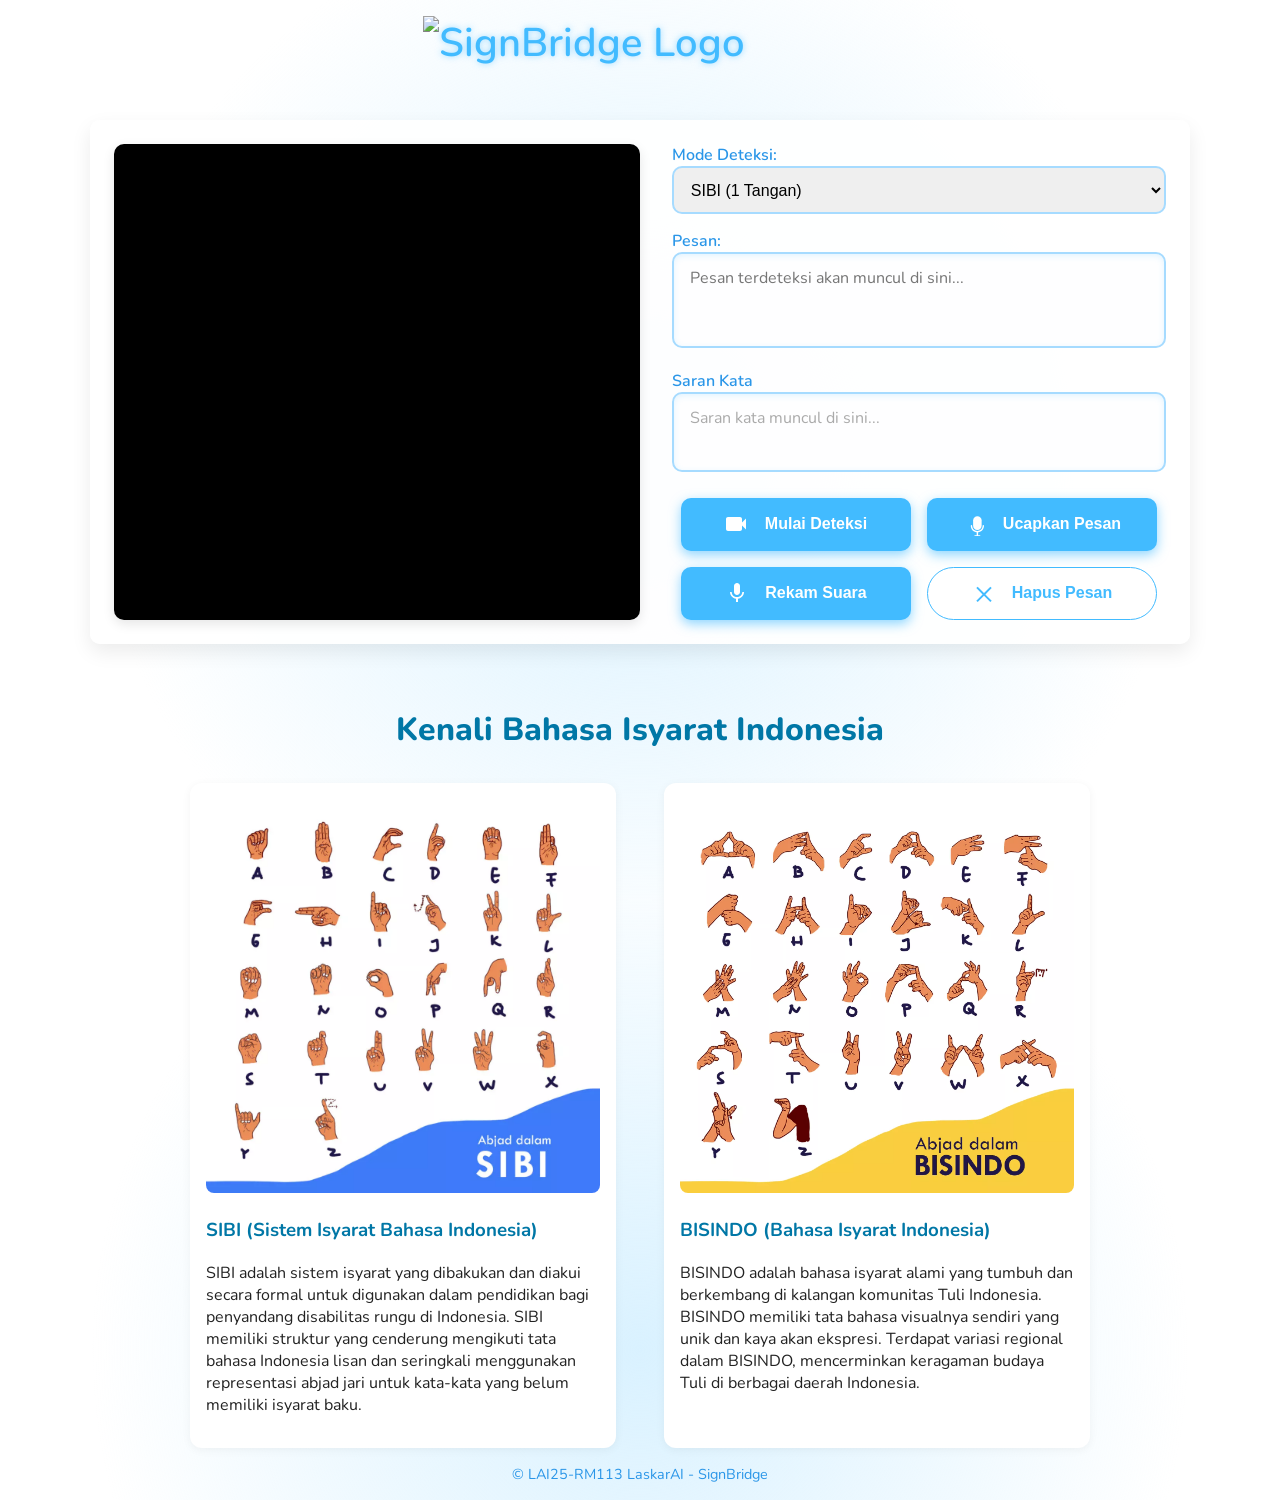
==== frontend/index.html @ ca5176fd "Update frontend to connect to Ngrok backend" ====
<!DOCTYPE html>
<html lang="en">
<head>
    <meta charset="UTF-8" />
    <meta name="viewport" content="width=device-width, initial-scale=1" />
    <title>SignBridge - SIBI & BISINDO Detection to Text</title>
    <link rel="stylesheet" href="styles.css" />
</head>
<body>
    <header>
        <img src="signbridge.png" alt="SignBridge Logo" class="logo-image" />
    </header>
    <main>
        <div class="video-form-container">
            <div id="video-container" style="position: relative;">
                <video id="webcam" autoplay muted playsinline></video>
                <div id="detected-word-display" style="position: absolute; bottom: 20px; width: 100%; text-align: center; color: white; font-size: 2.5rem; font-weight: bold; text-shadow: 2px 2px 8px rgba(0,0,0,0.8);"></div>
            </div>
            <div id="field-container">
                <div>
                    <label for="model-select">Mode Deteksi:</label>
                    <select id="model-select" style="width: 100%; padding: 0.8rem; border-radius: var(--border-radius); border: 2px solid var(--primary-color-light); font-size: 1rem;">
                        <option value="sibi">SIBI (1 Tangan)</option>
                        <option value="bisindo">BISINDO (1 Tangan)</option>
                    </select>
                </div>
                <div>
                    <label for="message-box">Pesan:</label>
                    <textarea id="message-box" rows="3" placeholder="Pesan terdeteksi akan muncul di sini..."></textarea>
                </div>
                <div>
                    <label for="suggested-area">Saran Kata</label>
                    <div id="suggested-area" class="suggested-area" aria-label="Saran kata muncul di sini..."></div>
                </div>        
                <div class="button-group">
                    <button id="detect-btn" title="Mulai mendeteksi">
                        <svg class="icon" xmlns="http://www.w3.org/2000/svg" viewBox="0 0 24 24"><path fill="white" d="M17 10.5V7c0-1.1-.9-2-2-2H3C1.9 5 1 5.9 1 7v10c0 1.1.9 2 2 2h12c1.1 0 2-.9 2-2v-3.5l4 4v-11l-4 4z"/></svg>
                        Mulai Deteksi
                    </button>
                    <button id="speak-btn" title="Ucapkan pesan">
                        <svg class="icon" xmlns="http://www.w3.org/2000/svg" viewBox="0 0 256 256"><g transform="scale(2.43 2.43) translate(18.13 18.13)"><path d="M45 70.968c-16.013 0-29.042-13.028-29.042-29.042 0-1.712 1.388-3.1 3.1-3.1 1.712 0 3.1 1.388 3.1 3.1C22.157 54.522 32.404 64.77 45 64.77c12.595 0 22.843-10.248 22.843-22.843 0-1.712 1.387-3.1 3.1-3.1s3.1 1.388 3.1 3.1C74.042 57.94 61.013 70.968 45 70.968z" fill-rule="nonzero" style="fill:#fff;stroke:none;stroke-width:1;stroke-linecap:butt;stroke-linejoin:miter;stroke-miterlimit:10;stroke-dasharray:none;stroke-opacity:1" transform="matrix(1 0 0 1 0 0)"/><path d="M45 60.738h0c-10.285 0-18.7-8.415-18.7-18.7V18.7C26.3 8.415 34.715 0 45 0h0c10.285 0 18.7 8.415 18.7 18.7v23.337C63.7 52.322 55.285 60.738 45 60.738z" fill-rule="nonzero" style="fill:#fff;stroke:none;stroke-width:1;stroke-linecap:butt;stroke-linejoin:miter;stroke-miterlimit:10;stroke-dasharray:none;stroke-opacity:1" transform="matrix(1 0 0 1 0 0)"/><path d="M45 89.213c-1.712 0-3.1-1.387-3.1-3.1V68.655c0-1.712 1.388-3.1 3.1-3.1 1.712 0 3.1 1.387 3.1 3.1v17.459c0 1.712-1.387 3.099-3.1 3.099z" fill-rule="nonzero" style="fill:#fff;stroke:none;stroke-width:1;stroke-linecap:butt;stroke-linejoin:miter;stroke-miterlimit:10;stroke-dasharray:none;stroke-opacity:1" transform="matrix(1 0 0 1 0 0)"/><path d="M55.45 90H34.55c-1.712 0-3.1-1.387-3.1-3.1s1.388-3.1 3.1-3.1h20.9c1.712 0 3.1 1.387 3.1 3.1s-1.387 3.1-3.1 3.1z" fill-rule="nonzero" style="fill:#fff;stroke:none;stroke-width:1;stroke-linecap:butt;stroke-linejoin:miter;stroke-miterlimit:10;stroke-dasharray:none;stroke-opacity:1" transform="matrix(1 0 0 1 0 0)"/></g></svg>
                        Ucapkan Pesan
                    </button>
                    <button id="record-btn" title="Rekam suara untuk diubah jadi teks">
                        <svg class="icon" xmlns="http://www.w3.org/2000/svg" viewBox="0 0 24 24" fill="white"><path d="M12 14c1.66 0 3-1.34 3-3V5c0-1.66-1.34-3-3-3S9 3.34 9 5v6c0 1.66 1.34 3 3 3zm5.3-3c0 3-2.54 5.1-5.3 5.1S6.7 14 6.7 11H5c0 3.41 2.72 6.23 6 6.72V21h2v-3.28c3.28-.49 6-3.31 6-6.72h-1.7z"/></svg>
                        Rekam Suara
                    </button>
                    <button class="button-outline" id="clear-btn" title="Menghapus Pesan">
                        <svg class="icon" xmlns="http://www.w3.org/2000/svg" viewBox="0 0 24 24" fill="currentColor"><path d="M18.3 5.71L12 12.01 5.7 5.71 4.29 7.12 10.59 13.41 4.29 19.71 5.7 21.12 12 14.83 18.3 21.12 19.71 19.71 13.41 13.41 19.71 7.12z"/></svg>
                        Hapus Pesan
                    </button>
                </div>
            </div>
        </div>
    </main>

    <div class="section-title">Kenali Bahasa Isyarat Indonesia</div>
    <div class="info-section">
      <div class="info-card">
        <img src="SIBI.webp" alt="Ilustrasi SIBI" style="width:100%; border-radius:8px;" />
        <h3>SIBI (Sistem Isyarat Bahasa Indonesia)</h3>
        <p>SIBI adalah sistem isyarat yang dibakukan dan diakui secara formal untuk digunakan dalam pendidikan bagi penyandang disabilitas rungu di Indonesia. SIBI memiliki struktur yang cenderung mengikuti tata bahasa Indonesia lisan dan seringkali menggunakan representasi abjad jari untuk kata-kata yang belum memiliki isyarat baku.</p>
      </div>
      <div class="info-card">
        <img src="BISINDO.webp" alt="Ilustrasi BISINDO" style="width:100%; border-radius:8px;" />
        <h3>BISINDO (Bahasa Isyarat Indonesia)</h3>
        <p>BISINDO adalah bahasa isyarat alami yang tumbuh dan berkembang di kalangan komunitas Tuli Indonesia. BISINDO memiliki tata bahasa visualnya sendiri yang unik dan kaya akan ekspresi. Terdapat variasi regional dalam BISINDO, mencerminkan keragaman budaya Tuli di berbagai daerah Indonesia.</p>
      </div>
    </div>
  
    <footer>© LAI25-RM113 LaskarAI - SignBridge</footer>
    <script src="script.js"></script>
</body>
</html>
---- frontend/styles.css ----
@import url('https://fonts.googleapis.com/css2?family=Nunito:wght@400;600;800&display=swap');

:root {
    --primary-color: #42bbff;
    --primary-color-dark: #2a96e8;
    --primary-color-light: #a6dbff;
    --text-color: #222;
    --border-radius: 10px;
}

* {
    box-sizing: border-box;
}

body {
    margin: 0;
    font-family: 'Nunito', sans-serif;
    background: radial-gradient(circle, rgba(66,187,255,0.2) 0%, rgba(255,255,255,1) 70%);
    height: 100vh;
    display: flex;
    flex-direction: column;
    align-items: center;
    justify-content: flex-start;
    color: var(--text-color);
    padding: 1rem;
}

header {
    margin: 0rem 0 1rem;
    font-weight: 600;
    font-size: 2.5rem;
    color: var(--primary-color);
    user-select: none;
    text-shadow: 0 0 6px rgba(66,187,255,0.5);
    display: flex;
    align-items: center;
    gap: 0.75rem;
}

.logo-image {
    width: 434.25px;
    height: 87.75px;
}

main {
    background: rgba(255 255 255 / 0.95);
    border-radius: var(--border-radius);
    padding: 1.5rem;
    max-width: 1100px;
    width: 100%;
    box-shadow: 0 8px 20px rgba(0,0,0,0.08);
    display: flex;
    flex-direction: column;
    gap: 1.5rem;
}

.video-form-container {
    display: flex;
    gap: 2rem;
    width: 100%;
}

#video-container {
    border-radius: var(--border-radius);
    overflow: hidden;
    box-shadow: 0 4px 12px rgba(0,0,0,0.1);
    background: black;
    max-width: 50%;
    aspect-ratio: 3/2.5;
}

video {
    width: 100%;
    height: 100%;
    object-fit: cover;
    display: block;
}

#field-container {
    flex: 1;
    display: flex;
    flex-direction: column;
    gap: 1rem;
    justify-content: flex-start;
    max-width: 50%;
}

@media (max-width: 768px) {
    .video-form-container {
        flex-direction: column;
        height: auto;
    }

    #video-container {
        max-width: 100%;
        height: 50vh;
    }

    #field-container {
        max-width: 100%;
    }
}

label {
    font-weight: 600;
    margin-bottom: 0.3rem;
    color: var(--primary-color-dark);
}

textarea, input[type="text"] {
    width: 100%;
    border: 2px solid var(--primary-color-light);
    border-radius: var(--border-radius);
    padding: 0.8rem 1rem;
    font-size: 1rem;
    resize: none;
    font-family: inherit;
    background: #fefeff;
    box-shadow: inset 0 2px 6px rgba(66,187,255,0.15);
    transition: border-color 0.3s ease;
}

textarea:focus, input[type="text"]:focus {
    border-color: var(--primary-color);
    outline: none;
    box-shadow: 0 0 8px var(--primary-color-light);
    background: #fff;
}

#message-box {
    min-height: 80px;
}

.suggested-area {
  border: 2px solid var(--primary-color-light);
  border-radius: var(--border-radius);
  padding: 0.8rem 1rem;
  min-height: 80px;
  background: #fefeff;
  font-size: 1rem;
  font-family: inherit;
  box-shadow: inset 0 2px 6px rgba(66,187,255,0.15);
  overflow-y: auto;
  white-space: normal;
  margin-bottom: 10px;
}

.suggested-area:empty::before {
  content: attr(aria-label);
  color: #aaa;
}

.suggested-word {
  cursor: pointer;
  margin-right: 8px;
  margin-bottom: 6px;
  padding: 5px 10px;
  background-color: #42bbff;
  color: white;
  border-radius: 12px;
  user-select: none;
  display: inline-block;
}

.suggested-word:hover {
  background-color: #369eea;
}

.button-group {
    display: flex;
    justify-content: center;
    gap: 1rem;
    flex-wrap: wrap;
}

button {
    background: var(--primary-color);
    border: none;
    color: white;
    padding: 0.9rem 1.5rem;
    font-size: 1rem;
    font-weight: 600;
    border-radius: var(--border-radius);
    cursor: pointer;
    box-shadow: 0 4px 12px rgba(66,187,255,0.6);
    transition: background-color 0.3s ease;
    width: 230px;
    display: flex;
    align-items: center;
    justify-content: center;
    gap: 1rem;
}

button:hover {
    background: var(--primary-color-dark);
}

.button-outline {
  background: white;
  border: 1px solid var(--primary-color);
  color: var(--primary-color);
  font-weight: 600;
  padding: 0.5rem 1.5rem;
  font-size: 1rem;
  border-radius: 999px;
  cursor: pointer;
  display: flex;
  align-items: center;
  justify-content: center;
  gap: 1rem;
  transition: background-color 0.3s ease, color 0.3s ease;
  white-space: nowrap;
  box-shadow: none;
}

.button-outline .icon {
  fill: currentColor;
}

.button-outline:hover {
  background: var(--primary-color-light);
  color: white;
}

.button-outline:hover .icon {
  fill: white;
}

.icon {
  width: 24px;
  height: 24px;
  fill: white;
}

.section-title {
    font-size: 2rem;
    margin: 4rem 0 2rem;
    font-weight: 800;
    color: #0077a6;
}

.info-section {
    display: flex;
    flex-wrap: wrap;
    justify-content: center;
    gap: 3rem;
    max-width: 900px;
}

.info-card {
    flex: 1;
    min-width: 280px;
    background: white;
    padding: 1rem;
    border-radius: 12px;
    box-shadow: 0 2px 10px rgba(0,0,0,0.05);
}

.info-card h3 {
    color: #0077a6;
}

footer {
    margin-top: auto;
    padding: 1rem;
    font-size: 0.9rem;
    color: var(--primary-color-dark);
    user-select: none;
}
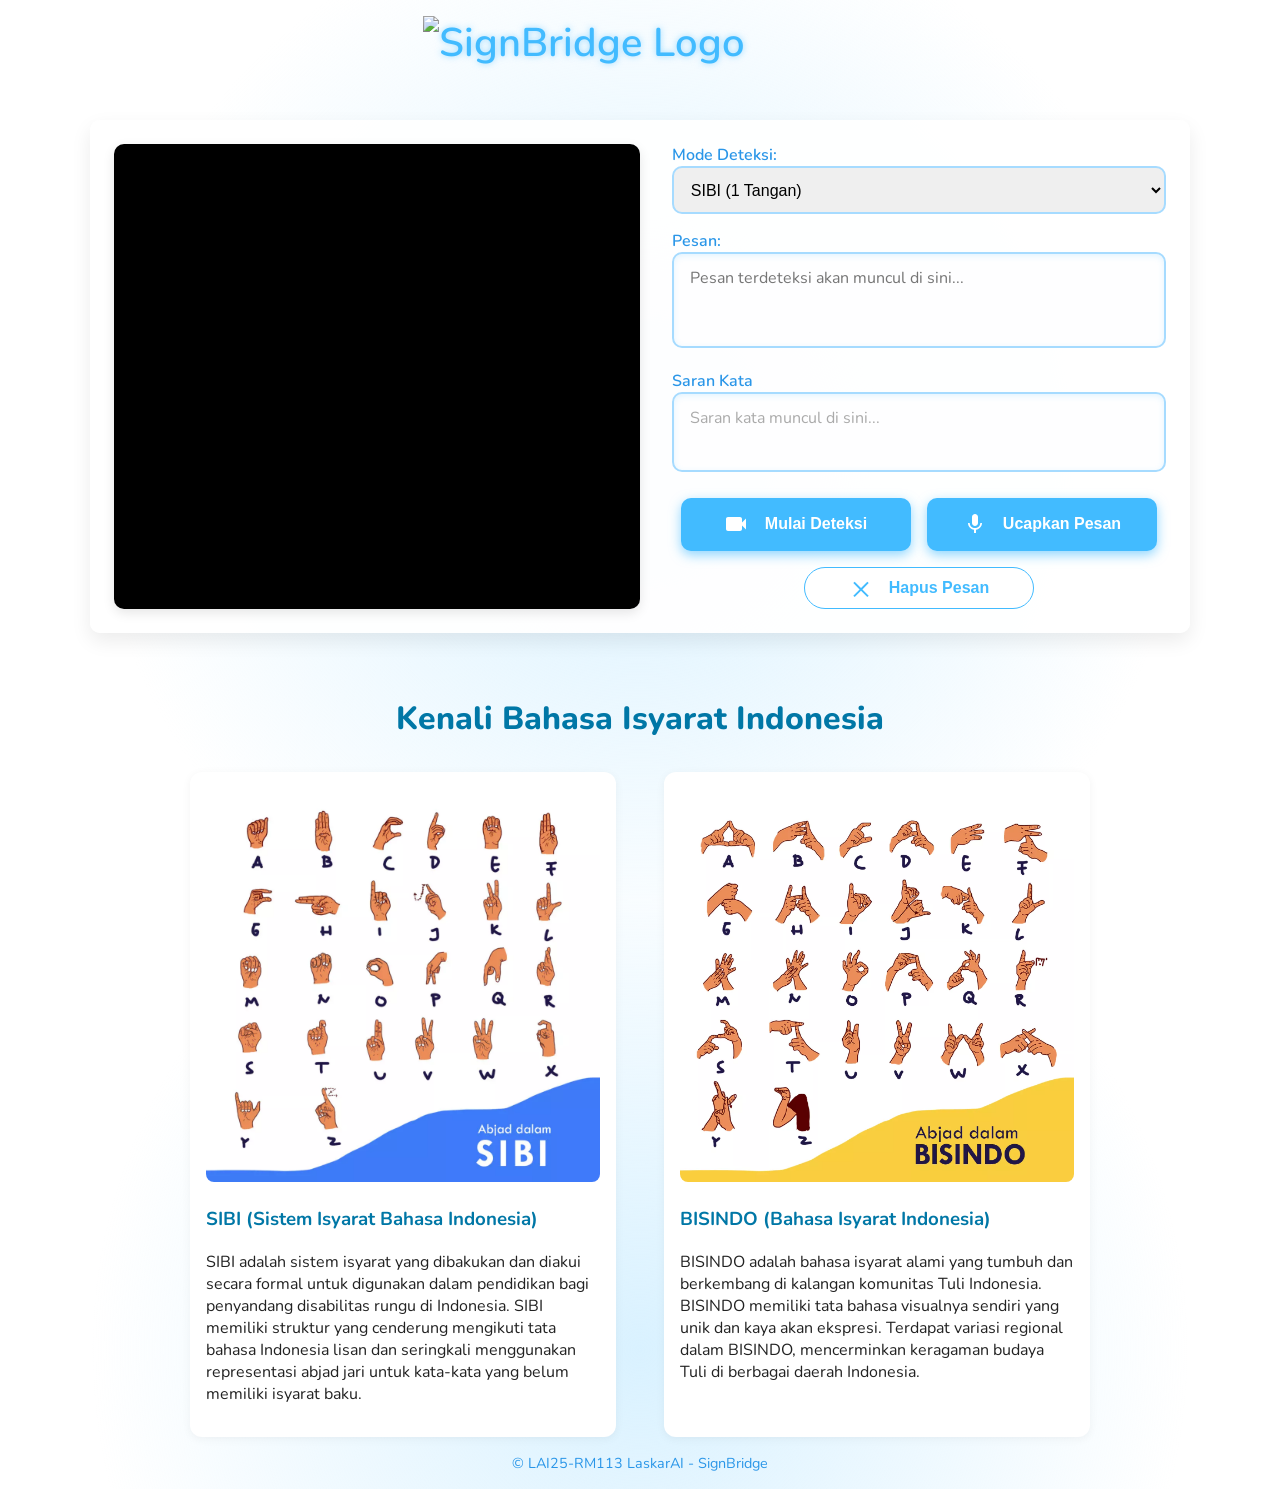
==== commit 8609bd7f: "Update frontend to connect to Ngrok backend" ====
--- a/frontend/index.html
+++ b/frontend/index.html
@@ -37,13 +37,9 @@
                         <svg class="icon" xmlns="http://www.w3.org/2000/svg" viewBox="0 0 24 24"><path fill="white" d="M17 10.5V7c0-1.1-.9-2-2-2H3C1.9 5 1 5.9 1 7v10c0 1.1.9 2 2 2h12c1.1 0 2-.9 2-2v-3.5l4 4v-11l-4 4z"/></svg>
                         Mulai Deteksi
                     </button>
-                    <button id="speak-btn" title="Ucapkan pesan">
-                        <svg class="icon" xmlns="http://www.w3.org/2000/svg" viewBox="0 0 256 256"><g transform="scale(2.43 2.43) translate(18.13 18.13)"><path d="M45 70.968c-16.013 0-29.042-13.028-29.042-29.042 0-1.712 1.388-3.1 3.1-3.1 1.712 0 3.1 1.388 3.1 3.1C22.157 54.522 32.404 64.77 45 64.77c12.595 0 22.843-10.248 22.843-22.843 0-1.712 1.387-3.1 3.1-3.1s3.1 1.388 3.1 3.1C74.042 57.94 61.013 70.968 45 70.968z" fill-rule="nonzero" style="fill:#fff;stroke:none;stroke-width:1;stroke-linecap:butt;stroke-linejoin:miter;stroke-miterlimit:10;stroke-dasharray:none;stroke-opacity:1" transform="matrix(1 0 0 1 0 0)"/><path d="M45 60.738h0c-10.285 0-18.7-8.415-18.7-18.7V18.7C26.3 8.415 34.715 0 45 0h0c10.285 0 18.7 8.415 18.7 18.7v23.337C63.7 52.322 55.285 60.738 45 60.738z" fill-rule="nonzero" style="fill:#fff;stroke:none;stroke-width:1;stroke-linecap:butt;stroke-linejoin:miter;stroke-miterlimit:10;stroke-dasharray:none;stroke-opacity:1" transform="matrix(1 0 0 1 0 0)"/><path d="M45 89.213c-1.712 0-3.1-1.387-3.1-3.1V68.655c0-1.712 1.388-3.1 3.1-3.1 1.712 0 3.1 1.387 3.1 3.1v17.459c0 1.712-1.387 3.099-3.1 3.099z" fill-rule="nonzero" style="fill:#fff;stroke:none;stroke-width:1;stroke-linecap:butt;stroke-linejoin:miter;stroke-miterlimit:10;stroke-dasharray:none;stroke-opacity:1" transform="matrix(1 0 0 1 0 0)"/><path d="M55.45 90H34.55c-1.712 0-3.1-1.387-3.1-3.1s1.388-3.1 3.1-3.1h20.9c1.712 0 3.1 1.387 3.1 3.1s-1.387 3.1-3.1 3.1z" fill-rule="nonzero" style="fill:#fff;stroke:none;stroke-width:1;stroke-linecap:butt;stroke-linejoin:miter;stroke-miterlimit:10;stroke-dasharray:none;stroke-opacity:1" transform="matrix(1 0 0 1 0 0)"/></g></svg>
-                        Ucapkan Pesan
-                    </button>
                     <button id="record-btn" title="Rekam suara untuk diubah jadi teks">
                         <svg class="icon" xmlns="http://www.w3.org/2000/svg" viewBox="0 0 24 24" fill="white"><path d="M12 14c1.66 0 3-1.34 3-3V5c0-1.66-1.34-3-3-3S9 3.34 9 5v6c0 1.66 1.34 3 3 3zm5.3-3c0 3-2.54 5.1-5.3 5.1S6.7 14 6.7 11H5c0 3.41 2.72 6.23 6 6.72V21h2v-3.28c3.28-.49 6-3.31 6-6.72h-1.7z"/></svg>
-                        Rekam Suara
+                        Ucapkan Pesan
                     </button>
                     <button class="button-outline" id="clear-btn" title="Menghapus Pesan">
                         <svg class="icon" xmlns="http://www.w3.org/2000/svg" viewBox="0 0 24 24" fill="currentColor"><path d="M18.3 5.71L12 12.01 5.7 5.71 4.29 7.12 10.59 13.41 4.29 19.71 5.7 21.12 12 14.83 18.3 21.12 19.71 19.71 13.41 13.41 19.71 7.12z"/></svg>
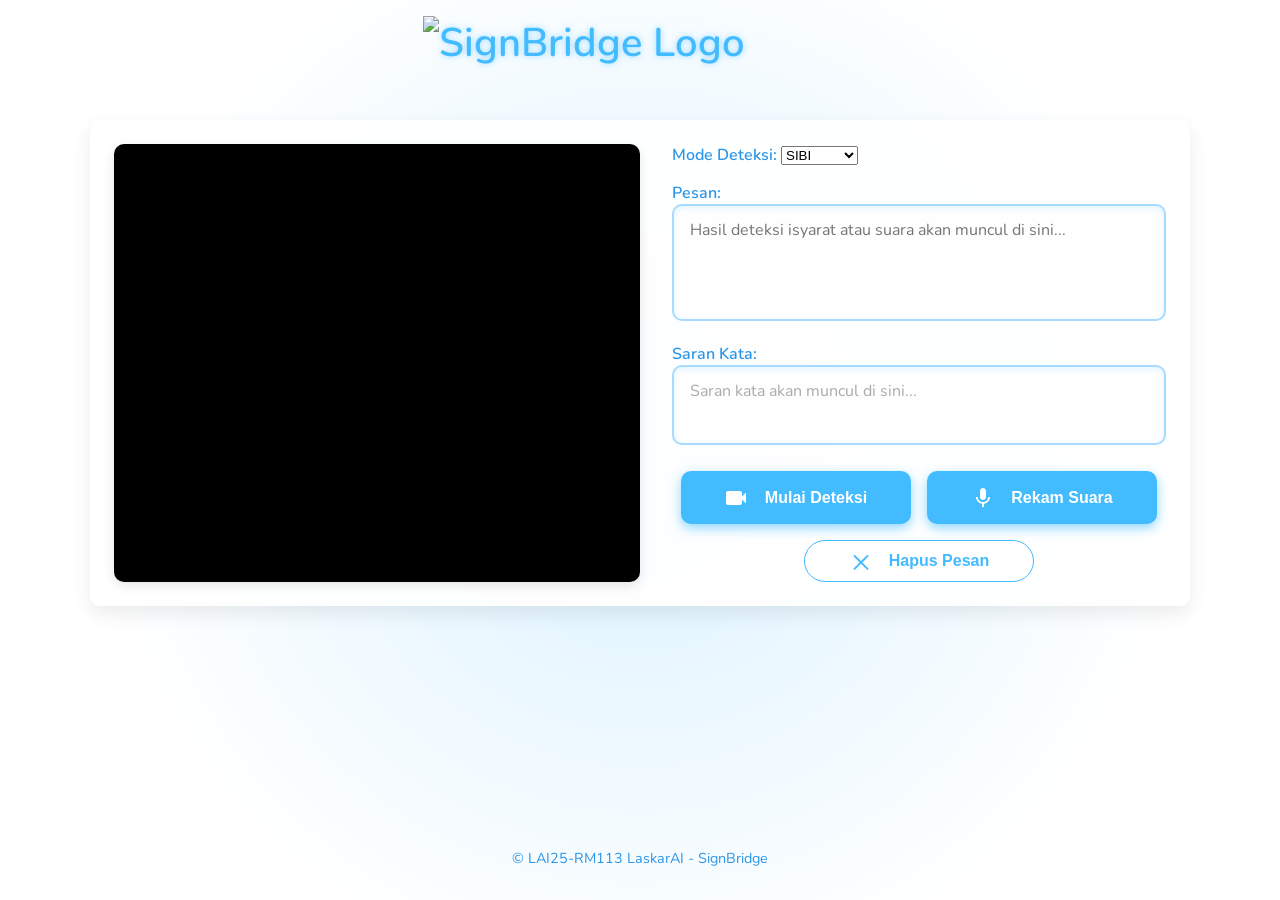
==== commit 08a3052e: "Update frontend to connect to Ngrok backend" ====
--- a/frontend/index.html
+++ b/frontend/index.html
@@ -1,9 +1,9 @@
 <!DOCTYPE html>
-<html lang="en">
+<html lang="id">
 <head>
     <meta charset="UTF-8" />
     <meta name="viewport" content="width=device-width, initial-scale=1" />
-    <title>SignBridge - SIBI & BISINDO Detection to Text</title>
+    <title>SignBridge - Deteksi Bahasa Isyarat & STT</title>
     <link rel="stylesheet" href="styles.css" />
 </head>
 <body>
@@ -12,36 +12,36 @@
     </header>
     <main>
         <div class="video-form-container">
-            <div id="video-container" style="position: relative;">
+            <div id="video-container">
                 <video id="webcam" autoplay muted playsinline></video>
-                <div id="detected-word-display" style="position: absolute; bottom: 20px; width: 100%; text-align: center; color: white; font-size: 2.5rem; font-weight: bold; text-shadow: 2px 2px 8px rgba(0,0,0,0.8);"></div>
             </div>
+
             <div id="field-container">
                 <div>
                     <label for="model-select">Mode Deteksi:</label>
-                    <select id="model-select" style="width: 100%; padding: 0.8rem; border-radius: var(--border-radius); border: 2px solid var(--primary-color-light); font-size: 1rem;">
-                        <option value="sibi">SIBI (1 Tangan)</option>
-                        <option value="bisindo">BISINDO (1 Tangan)</option>
+                    <select id="model-select">
+                        <option value="sibi">SIBI</option>
+                        <option value="bisindo">BISINDO</option>
                     </select>
                 </div>
                 <div>
                     <label for="message-box">Pesan:</label>
-                    <textarea id="message-box" rows="3" placeholder="Pesan terdeteksi akan muncul di sini..."></textarea>
+                    <textarea id="message-box" rows="4" placeholder="Hasil deteksi isyarat atau suara akan muncul di sini..."></textarea>
                 </div>
                 <div>
-                    <label for="suggested-area">Saran Kata</label>
-                    <div id="suggested-area" class="suggested-area" aria-label="Saran kata muncul di sini..."></div>
+                    <label for="suggested-area">Saran Kata:</label>
+                    <div id="suggested-area" class="suggested-area" aria-label="Saran kata akan muncul di sini..."></div>
                 </div>        
                 <div class="button-group">
-                    <button id="detect-btn" title="Mulai mendeteksi">
+                    <button id="detect-btn" title="Mulai mendeteksi isyarat">
                         <svg class="icon" xmlns="http://www.w3.org/2000/svg" viewBox="0 0 24 24"><path fill="white" d="M17 10.5V7c0-1.1-.9-2-2-2H3C1.9 5 1 5.9 1 7v10c0 1.1.9 2 2 2h12c1.1 0 2-.9 2-2v-3.5l4 4v-11l-4 4z"/></svg>
                         Mulai Deteksi
                     </button>
                     <button id="record-btn" title="Rekam suara untuk diubah jadi teks">
                         <svg class="icon" xmlns="http://www.w3.org/2000/svg" viewBox="0 0 24 24" fill="white"><path d="M12 14c1.66 0 3-1.34 3-3V5c0-1.66-1.34-3-3-3S9 3.34 9 5v6c0 1.66 1.34 3 3 3zm5.3-3c0 3-2.54 5.1-5.3 5.1S6.7 14 6.7 11H5c0 3.41 2.72 6.23 6 6.72V21h2v-3.28c3.28-.49 6-3.31 6-6.72h-1.7z"/></svg>
-                        Ucapkan Pesan
+                        Rekam Suara
                     </button>
-                    <button class="button-outline" id="clear-btn" title="Menghapus Pesan">
+                    <button class="button-outline" id="clear-btn" title="Hapus Pesan">
                         <svg class="icon" xmlns="http://www.w3.org/2000/svg" viewBox="0 0 24 24" fill="currentColor"><path d="M18.3 5.71L12 12.01 5.7 5.71 4.29 7.12 10.59 13.41 4.29 19.71 5.7 21.12 12 14.83 18.3 21.12 19.71 19.71 13.41 13.41 19.71 7.12z"/></svg>
                         Hapus Pesan
                     </button>
@@ -49,21 +49,6 @@
             </div>
         </div>
     </main>
-
-    <div class="section-title">Kenali Bahasa Isyarat Indonesia</div>
-    <div class="info-section">
-      <div class="info-card">
-        <img src="SIBI.webp" alt="Ilustrasi SIBI" style="width:100%; border-radius:8px;" />
-        <h3>SIBI (Sistem Isyarat Bahasa Indonesia)</h3>
-        <p>SIBI adalah sistem isyarat yang dibakukan dan diakui secara formal untuk digunakan dalam pendidikan bagi penyandang disabilitas rungu di Indonesia. SIBI memiliki struktur yang cenderung mengikuti tata bahasa Indonesia lisan dan seringkali menggunakan representasi abjad jari untuk kata-kata yang belum memiliki isyarat baku.</p>
-      </div>
-      <div class="info-card">
-        <img src="BISINDO.webp" alt="Ilustrasi BISINDO" style="width:100%; border-radius:8px;" />
-        <h3>BISINDO (Bahasa Isyarat Indonesia)</h3>
-        <p>BISINDO adalah bahasa isyarat alami yang tumbuh dan berkembang di kalangan komunitas Tuli Indonesia. BISINDO memiliki tata bahasa visualnya sendiri yang unik dan kaya akan ekspresi. Terdapat variasi regional dalam BISINDO, mencerminkan keragaman budaya Tuli di berbagai daerah Indonesia.</p>
-      </div>
-    </div>
-  
     <footer>© LAI25-RM113 LaskarAI - SignBridge</footer>
     <script src="script.js"></script>
 </body>
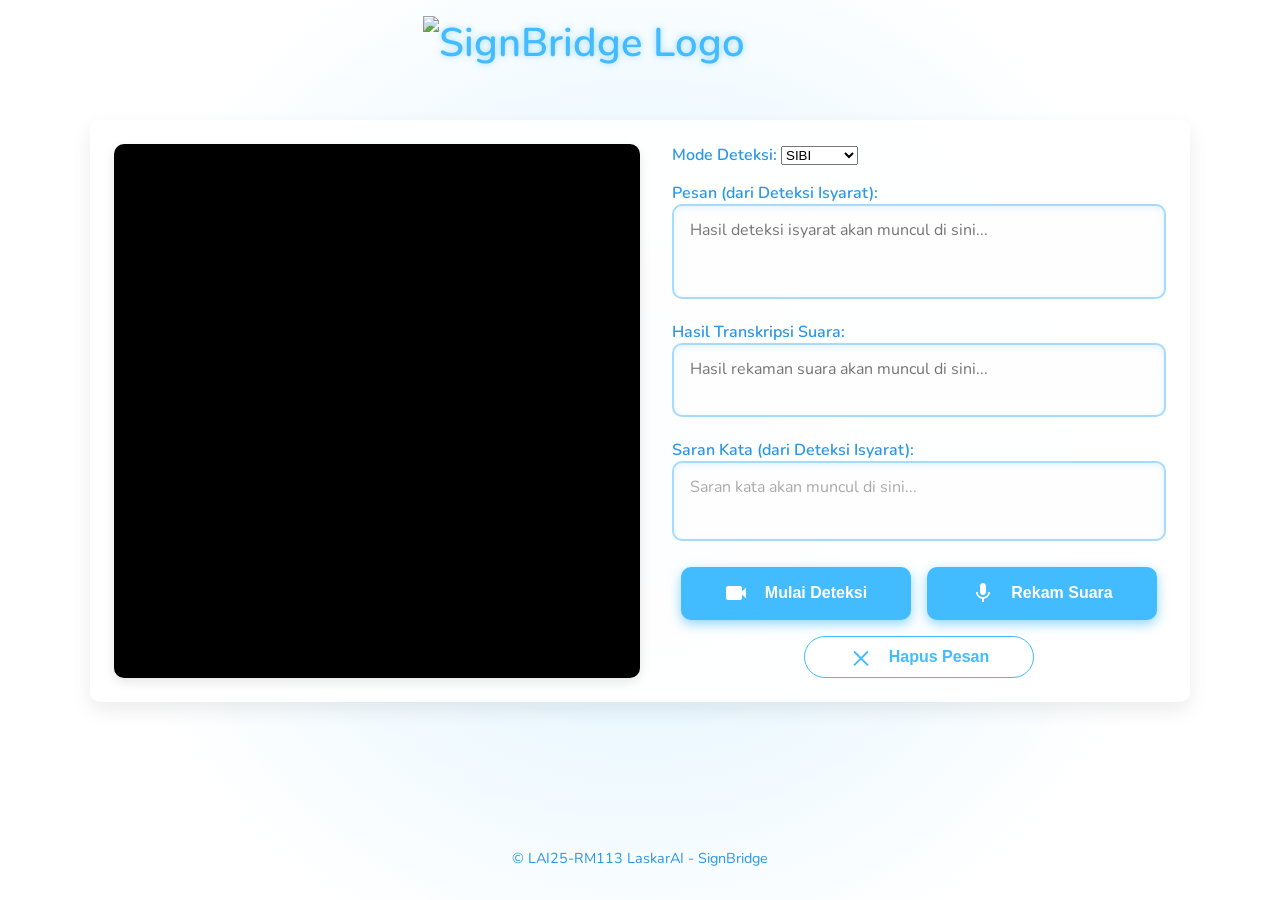
==== commit 004f25d3: "Update frontend to connect to Ngrok backend" ====
--- a/frontend/index.html
+++ b/frontend/index.html
@@ -14,6 +14,7 @@
         <div class="video-form-container">
             <div id="video-container">
                 <video id="webcam" autoplay muted playsinline></video>
+                <div id="detected-word-display"></div>
             </div>
 
             <div id="field-container">
@@ -25,13 +26,20 @@
                     </select>
                 </div>
                 <div>
-                    <label for="message-box">Pesan:</label>
-                    <textarea id="message-box" rows="4" placeholder="Hasil deteksi isyarat atau suara akan muncul di sini..."></textarea>
+                    <label for="message-box">Pesan (dari Deteksi Isyarat):</label>
+                    <textarea id="message-box" rows="3" placeholder="Hasil deteksi isyarat akan muncul di sini..." readonly></textarea>
                 </div>
+                
                 <div>
-                    <label for="suggested-area">Saran Kata:</label>
+                    <label for="stt-box">Hasil Transkripsi Suara:</label>
+                    <textarea id="stt-box" rows="2" placeholder="Hasil rekaman suara akan muncul di sini..."></textarea>
+                </div>
+
+                <div>
+                    <label for="suggested-area">Saran Kata (dari Deteksi Isyarat):</label>
                     <div id="suggested-area" class="suggested-area" aria-label="Saran kata akan muncul di sini..."></div>
-                </div>        
+                </div>
+                        
                 <div class="button-group">
                     <button id="detect-btn" title="Mulai mendeteksi isyarat">
                         <svg class="icon" xmlns="http://www.w3.org/2000/svg" viewBox="0 0 24 24"><path fill="white" d="M17 10.5V7c0-1.1-.9-2-2-2H3C1.9 5 1 5.9 1 7v10c0 1.1.9 2 2 2h12c1.1 0 2-.9 2-2v-3.5l4 4v-11l-4 4z"/></svg>
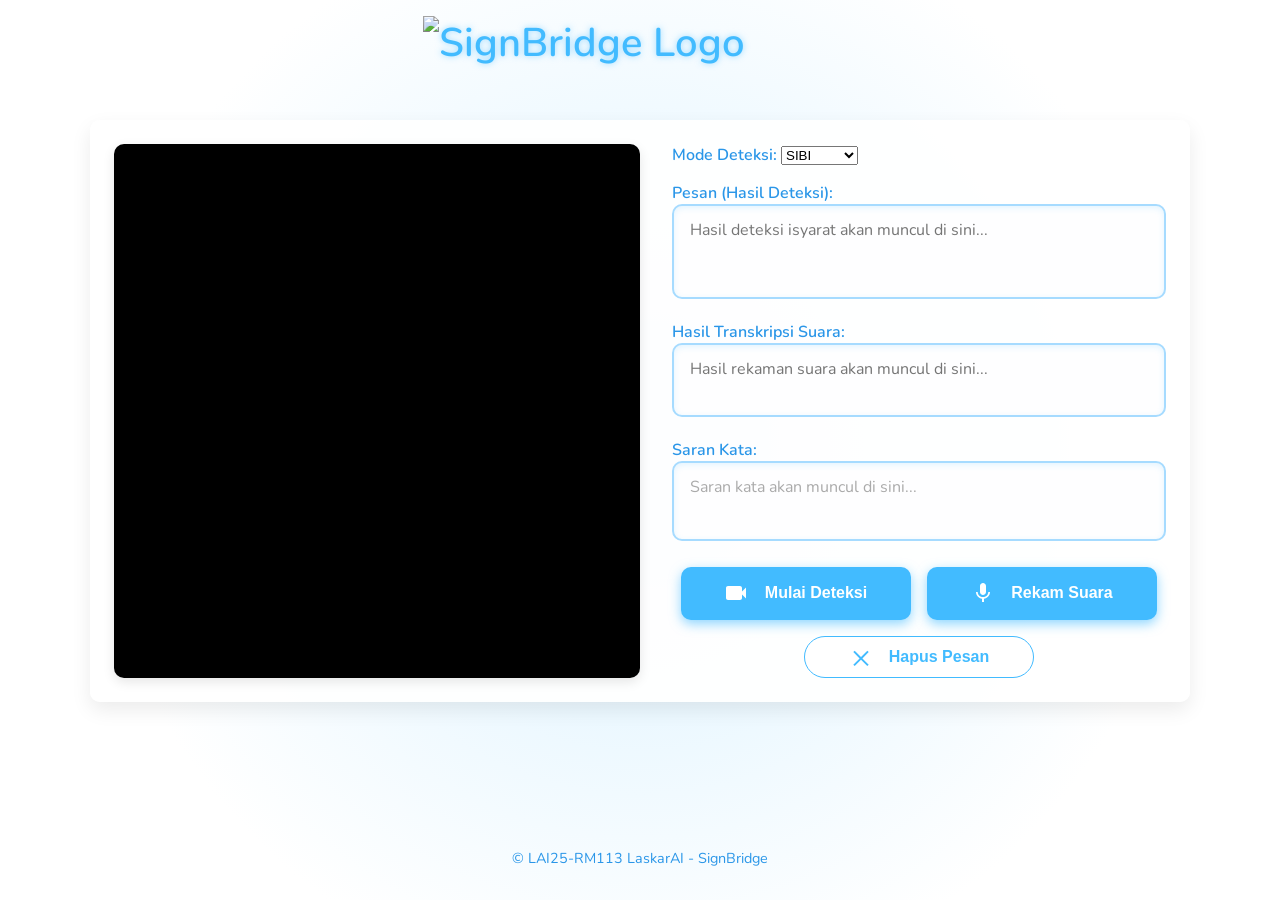
==== commit d41e9aed: "Update frontend to connect to Ngrok backend" ====
--- a/frontend/index.html
+++ b/frontend/index.html
@@ -14,7 +14,6 @@
         <div class="video-form-container">
             <div id="video-container">
                 <video id="webcam" autoplay muted playsinline></video>
-                <div id="detected-word-display"></div>
             </div>
 
             <div id="field-container">
@@ -26,26 +25,23 @@
                     </select>
                 </div>
                 <div>
-                    <label for="message-box">Pesan (dari Deteksi Isyarat):</label>
-                    <textarea id="message-box" rows="3" placeholder="Hasil deteksi isyarat akan muncul di sini..." readonly></textarea>
+                    <label for="message-box">Pesan (Hasil Deteksi):</label>
+                    <textarea id="message-box" rows="3" placeholder="Hasil deteksi isyarat akan muncul di sini..."></textarea>
                 </div>
-                
                 <div>
                     <label for="stt-box">Hasil Transkripsi Suara:</label>
                     <textarea id="stt-box" rows="2" placeholder="Hasil rekaman suara akan muncul di sini..."></textarea>
                 </div>
-
                 <div>
-                    <label for="suggested-area">Saran Kata (dari Deteksi Isyarat):</label>
+                    <label for="suggested-area">Saran Kata:</label>
                     <div id="suggested-area" class="suggested-area" aria-label="Saran kata akan muncul di sini..."></div>
-                </div>
-                        
+                </div>        
                 <div class="button-group">
-                    <button id="detect-btn" title="Mulai mendeteksi isyarat">
+                    <button id="detect-btn" title="Mulai mendeteksi">
                         <svg class="icon" xmlns="http://www.w3.org/2000/svg" viewBox="0 0 24 24"><path fill="white" d="M17 10.5V7c0-1.1-.9-2-2-2H3C1.9 5 1 5.9 1 7v10c0 1.1.9 2 2 2h12c1.1 0 2-.9 2-2v-3.5l4 4v-11l-4 4z"/></svg>
                         Mulai Deteksi
                     </button>
-                    <button id="record-btn" title="Rekam suara untuk diubah jadi teks">
+                    <button id="record-btn" title="Rekam suara">
                         <svg class="icon" xmlns="http://www.w3.org/2000/svg" viewBox="0 0 24 24" fill="white"><path d="M12 14c1.66 0 3-1.34 3-3V5c0-1.66-1.34-3-3-3S9 3.34 9 5v6c0 1.66 1.34 3 3 3zm5.3-3c0 3-2.54 5.1-5.3 5.1S6.7 14 6.7 11H5c0 3.41 2.72 6.23 6 6.72V21h2v-3.28c3.28-.49 6-3.31 6-6.72h-1.7z"/></svg>
                         Rekam Suara
                     </button>
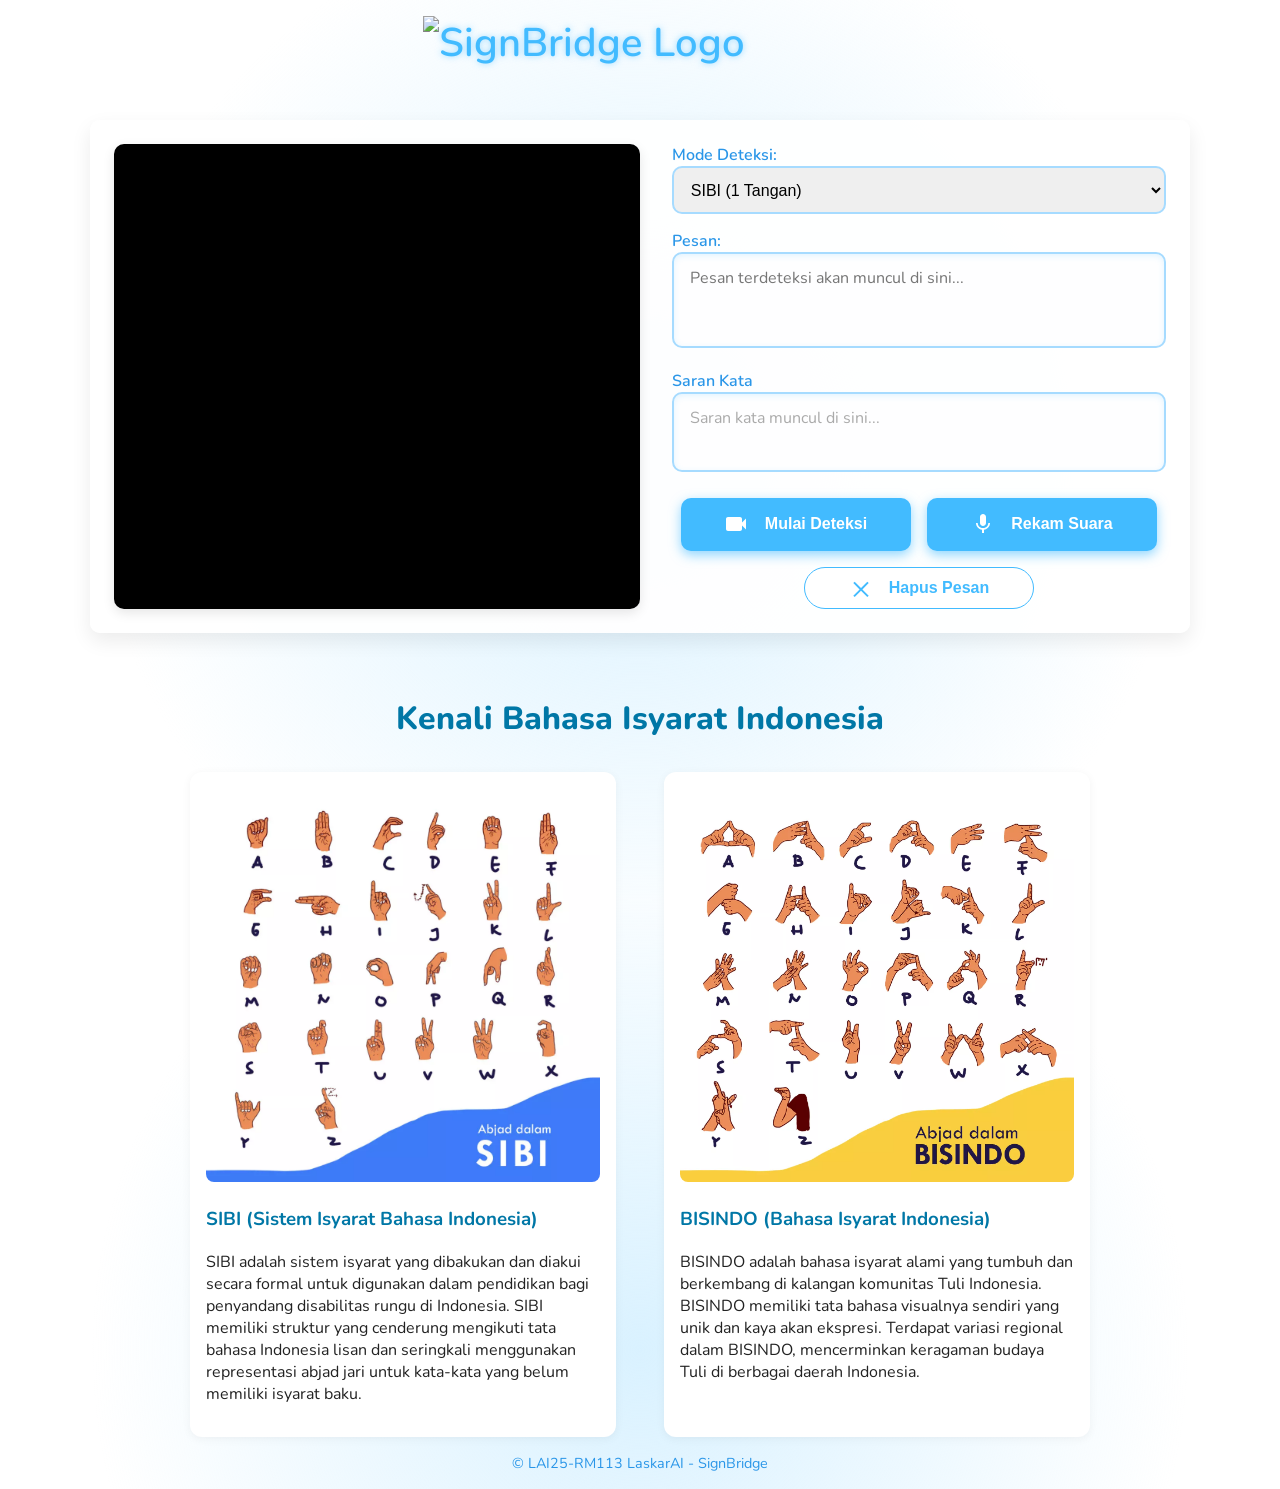
==== commit 1c829184: "Update program" ====
--- a/frontend/index.html
+++ b/frontend/index.html
@@ -1,59 +1,83 @@
 <!DOCTYPE html>
-<html lang="id">
+<html lang="en">
+
 <head>
     <meta charset="UTF-8" />
     <meta name="viewport" content="width=device-width, initial-scale=1" />
-    <title>SignBridge - Deteksi Bahasa Isyarat & STT</title>
+    <title>SignBridge - SIBI & BISINDO Detection to Text</title>
     <link rel="stylesheet" href="styles.css" />
 </head>
+
 <body>
     <header>
         <img src="signbridge.png" alt="SignBridge Logo" class="logo-image" />
     </header>
     <main>
         <div class="video-form-container">
-            <div id="video-container">
+            <div id="video-container" style="position: relative;">
                 <video id="webcam" autoplay muted playsinline></video>
+                <div id="detected-word-display" style="position: absolute; bottom: 20px; width: 100%; text-align: center; color: white; font-size: 2.5rem; font-weight: bold; text-shadow: 2px 2px 8px rgba(0,0,0,0.8);"></div>
             </div>
 
             <div id="field-container">
                 <div>
                     <label for="model-select">Mode Deteksi:</label>
-                    <select id="model-select">
-                        <option value="sibi">SIBI</option>
-                        <option value="bisindo">BISINDO</option>
+                    <select id="model-select" style="width: 100%; padding: 0.8rem; border-radius: var(--border-radius); border: 2px solid var(--primary-color-light); font-size: 1rem;">
+                        <option value="sibi">SIBI (1 Tangan)</option>
+                        <option value="bisindo">BISINDO (1 Tangan)</option>
                     </select>
                 </div>
                 <div>
-                    <label for="message-box">Pesan (Hasil Deteksi):</label>
-                    <textarea id="message-box" rows="3" placeholder="Hasil deteksi isyarat akan muncul di sini..."></textarea>
+                    <label for="message-box">Pesan:</label>
+                    <textarea id="message-box" rows="3" placeholder="Pesan terdeteksi akan muncul di sini..."></textarea>
                 </div>
                 <div>
-                    <label for="stt-box">Hasil Transkripsi Suara:</label>
-                    <textarea id="stt-box" rows="2" placeholder="Hasil rekaman suara akan muncul di sini..."></textarea>
-                </div>
-                <div>
-                    <label for="suggested-area">Saran Kata:</label>
-                    <div id="suggested-area" class="suggested-area" aria-label="Saran kata akan muncul di sini..."></div>
+                    <label for="suggested-area">Saran Kata</label>
+                    <div id="suggested-area" class="suggested-area" aria-label="Saran kata muncul di sini..."></div>
                 </div>        
                 <div class="button-group">
-                    <button id="detect-btn" title="Mulai mendeteksi">
-                        <svg class="icon" xmlns="http://www.w3.org/2000/svg" viewBox="0 0 24 24"><path fill="white" d="M17 10.5V7c0-1.1-.9-2-2-2H3C1.9 5 1 5.9 1 7v10c0 1.1.9 2 2 2h12c1.1 0 2-.9 2-2v-3.5l4 4v-11l-4 4z"/></svg>
-                        Mulai Deteksi
-                    </button>
-                    <button id="record-btn" title="Rekam suara">
-                        <svg class="icon" xmlns="http://www.w3.org/2000/svg" viewBox="0 0 24 24" fill="white"><path d="M12 14c1.66 0 3-1.34 3-3V5c0-1.66-1.34-3-3-3S9 3.34 9 5v6c0 1.66 1.34 3 3 3zm5.3-3c0 3-2.54 5.1-5.3 5.1S6.7 14 6.7 11H5c0 3.41 2.72 6.23 6 6.72V21h2v-3.28c3.28-.49 6-3.31 6-6.72h-1.7z"/></svg>
+                    <button id="detect-btn" title="Mulai mendeteksi" aria-label="Mulai deteksi">
+                        <svg class="icon" xmlns="http://www.w3.org/2000/svg" viewBox="0 0 24 24">
+                            <path fill="white" d="M17 10.5V7c0-1.1-.9-2-2-2H3C1.9 5 1 5.9 1 7v10c0 1.1.9 2 2 2h12c1.1 0 2-.9 2-2v-3.5l4 4v-11l-4 4z"/>
+                        </svg>
+                        Mulai Deteksi</button>
+                    <button id="record-btn" title="Rekam suara untuk diubah jadi teks">
+                        <svg class="icon" xmlns="http://www.w3.org/2000/svg" viewBox="0 0 24 24" fill="white">
+                            <path d="M12 14c1.66 0 3-1.34 3-3V5c0-1.66-1.34-3-3-3S9 3.34 9 5v6c0 1.66 1.34 3 3 3zm5.3-3c0 3-2.54 5.1-5.3 5.1S6.7 14 6.7 11H5c0 3.41 2.72 6.23 6 6.72V21h2v-3.28c3.28-.49 6-3.31 6-6.72h-1.7z"/>
+                        </svg>
                         Rekam Suara
                     </button>
-                    <button class="button-outline" id="clear-btn" title="Hapus Pesan">
-                        <svg class="icon" xmlns="http://www.w3.org/2000/svg" viewBox="0 0 24 24" fill="currentColor"><path d="M18.3 5.71L12 12.01 5.7 5.71 4.29 7.12 10.59 13.41 4.29 19.71 5.7 21.12 12 14.83 18.3 21.12 19.71 19.71 13.41 13.41 19.71 7.12z"/></svg>
+                    <button class="button-outline" id="clear-btn" title="Menghapus Pesan">
+                        <svg class="icon" xmlns="http://www.w3.org/2000/svg" viewBox="0 0 24 24" fill="currentColor">
+                            <path d="M18.3 5.71L12 12.01 5.7 5.71 4.29 7.12 10.59 13.41 4.29 19.71 5.7 21.12 12 14.83 18.3 21.12 19.71 19.71 13.41 13.41 19.71 7.12z"/>
+                        </svg>
                         Hapus Pesan
                     </button>
                 </div>
             </div>
         </div>
     </main>
+
+    <div class="section-title">Kenali Bahasa Isyarat Indonesia</div>
+    <div class="info-section">
+      <div class="info-card">
+        <img src="SIBI.webp" alt="Ilustrasi SIBI" style="width:100%; border-radius:8px;" />
+        <h3>SIBI (Sistem Isyarat Bahasa Indonesia)</h3>
+        <p>
+          SIBI adalah sistem isyarat yang dibakukan dan diakui secara formal untuk digunakan dalam pendidikan bagi penyandang disabilitas rungu di Indonesia. SIBI memiliki struktur yang cenderung mengikuti tata bahasa Indonesia lisan dan seringkali menggunakan representasi abjad jari untuk kata-kata yang belum memiliki isyarat baku.
+        </p>
+      </div>
+      <div class="info-card">
+        <img src="BISINDO.webp" alt="Ilustrasi BISINDO" style="width:100%; border-radius:8px;" />
+        <h3>BISINDO (Bahasa Isyarat Indonesia)</h3>
+        <p>
+          BISINDO adalah bahasa isyarat alami yang tumbuh dan berkembang di kalangan komunitas Tuli Indonesia. BISINDO memiliki tata bahasa visualnya sendiri yang unik dan kaya akan ekspresi. Terdapat variasi regional dalam BISINDO, mencerminkan keragaman budaya Tuli di berbagai daerah Indonesia.
+        </p>
+      </div>
+    </div>
+  
     <footer>© LAI25-RM113 LaskarAI - SignBridge</footer>
     <script src="script.js"></script>
 </body>
+
 </html>
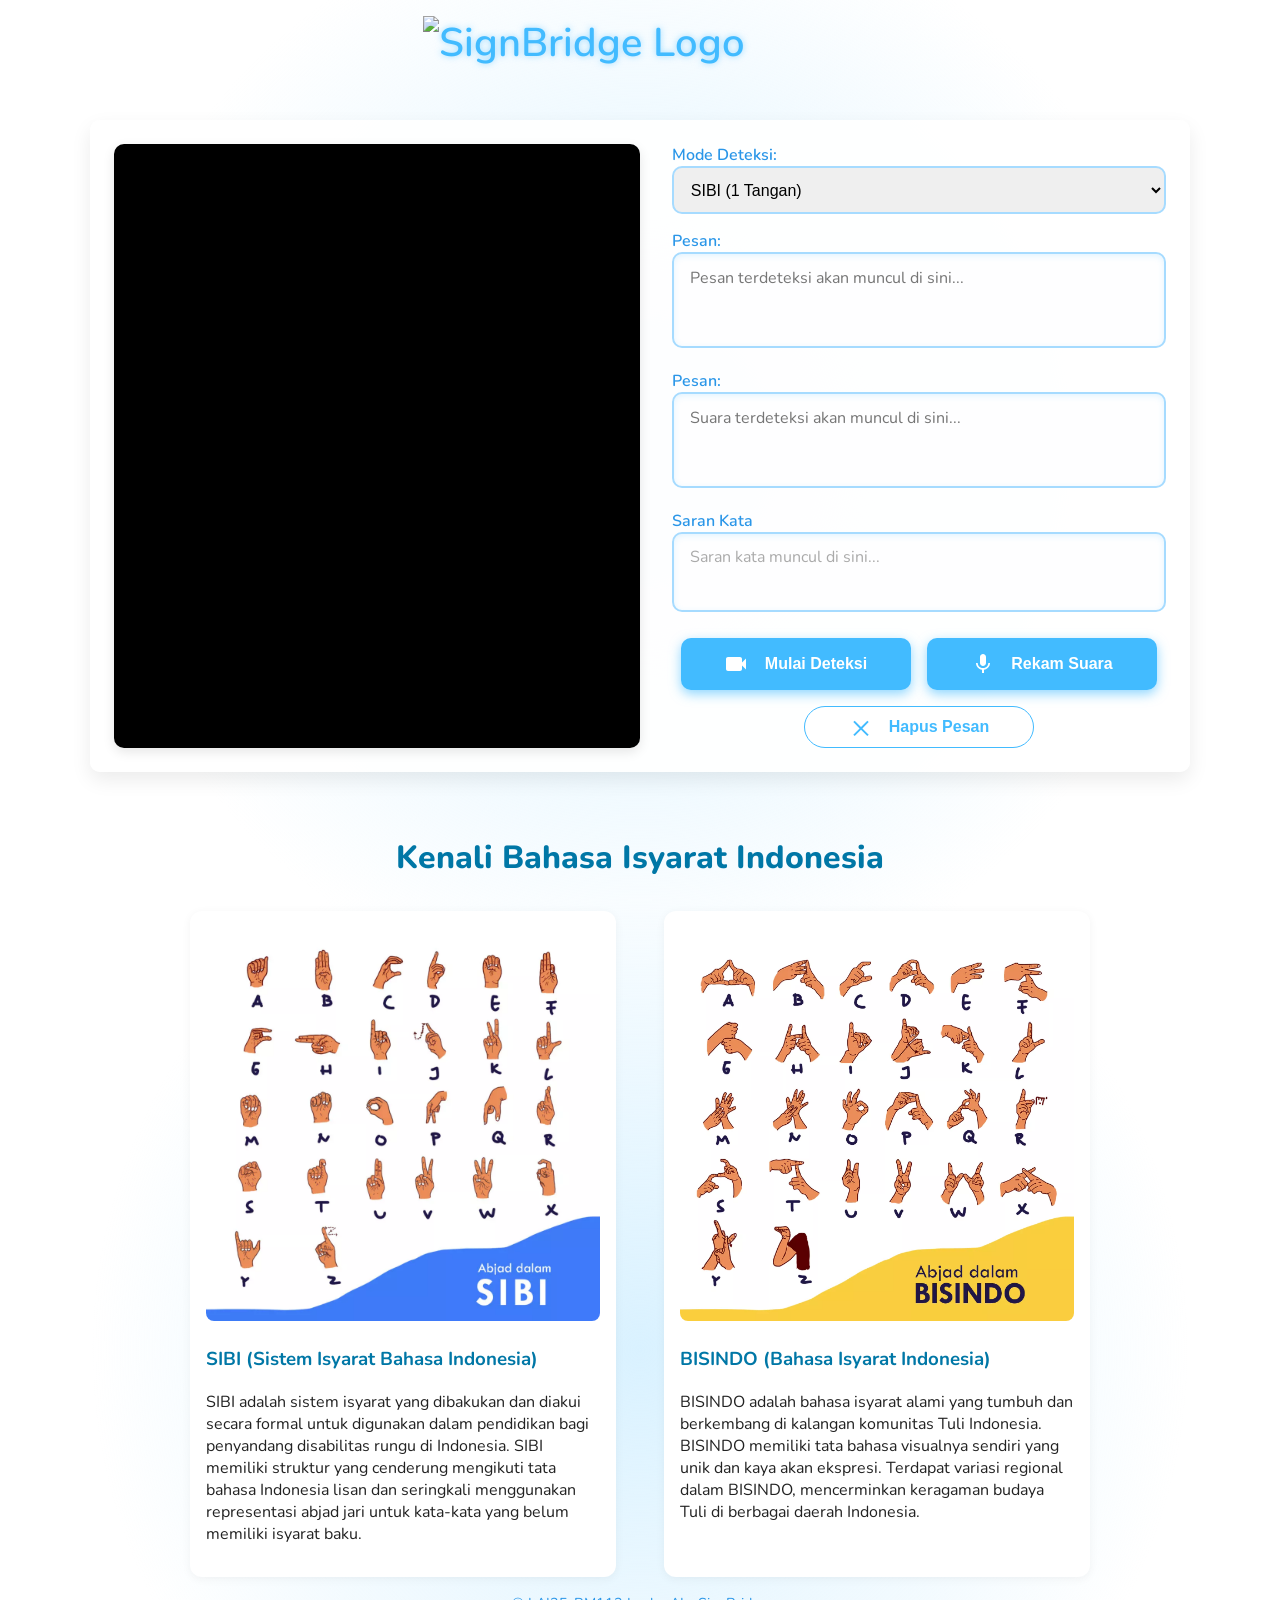
==== commit dfd8fe16: "Update program" ====
--- a/frontend/index.html
+++ b/frontend/index.html
@@ -30,6 +30,10 @@
                 <div>
                     <label for="message-box">Pesan:</label>
                     <textarea id="message-box" rows="3" placeholder="Pesan terdeteksi akan muncul di sini..."></textarea>
+                </div>
+                <div>
+                    <label for="stt-box">Pesan:</label>
+                    <textarea id="stt-box" rows="3" placeholder="Suara terdeteksi akan muncul di sini..."></textarea>
                 </div>
                 <div>
                     <label for="suggested-area">Saran Kata</label>
